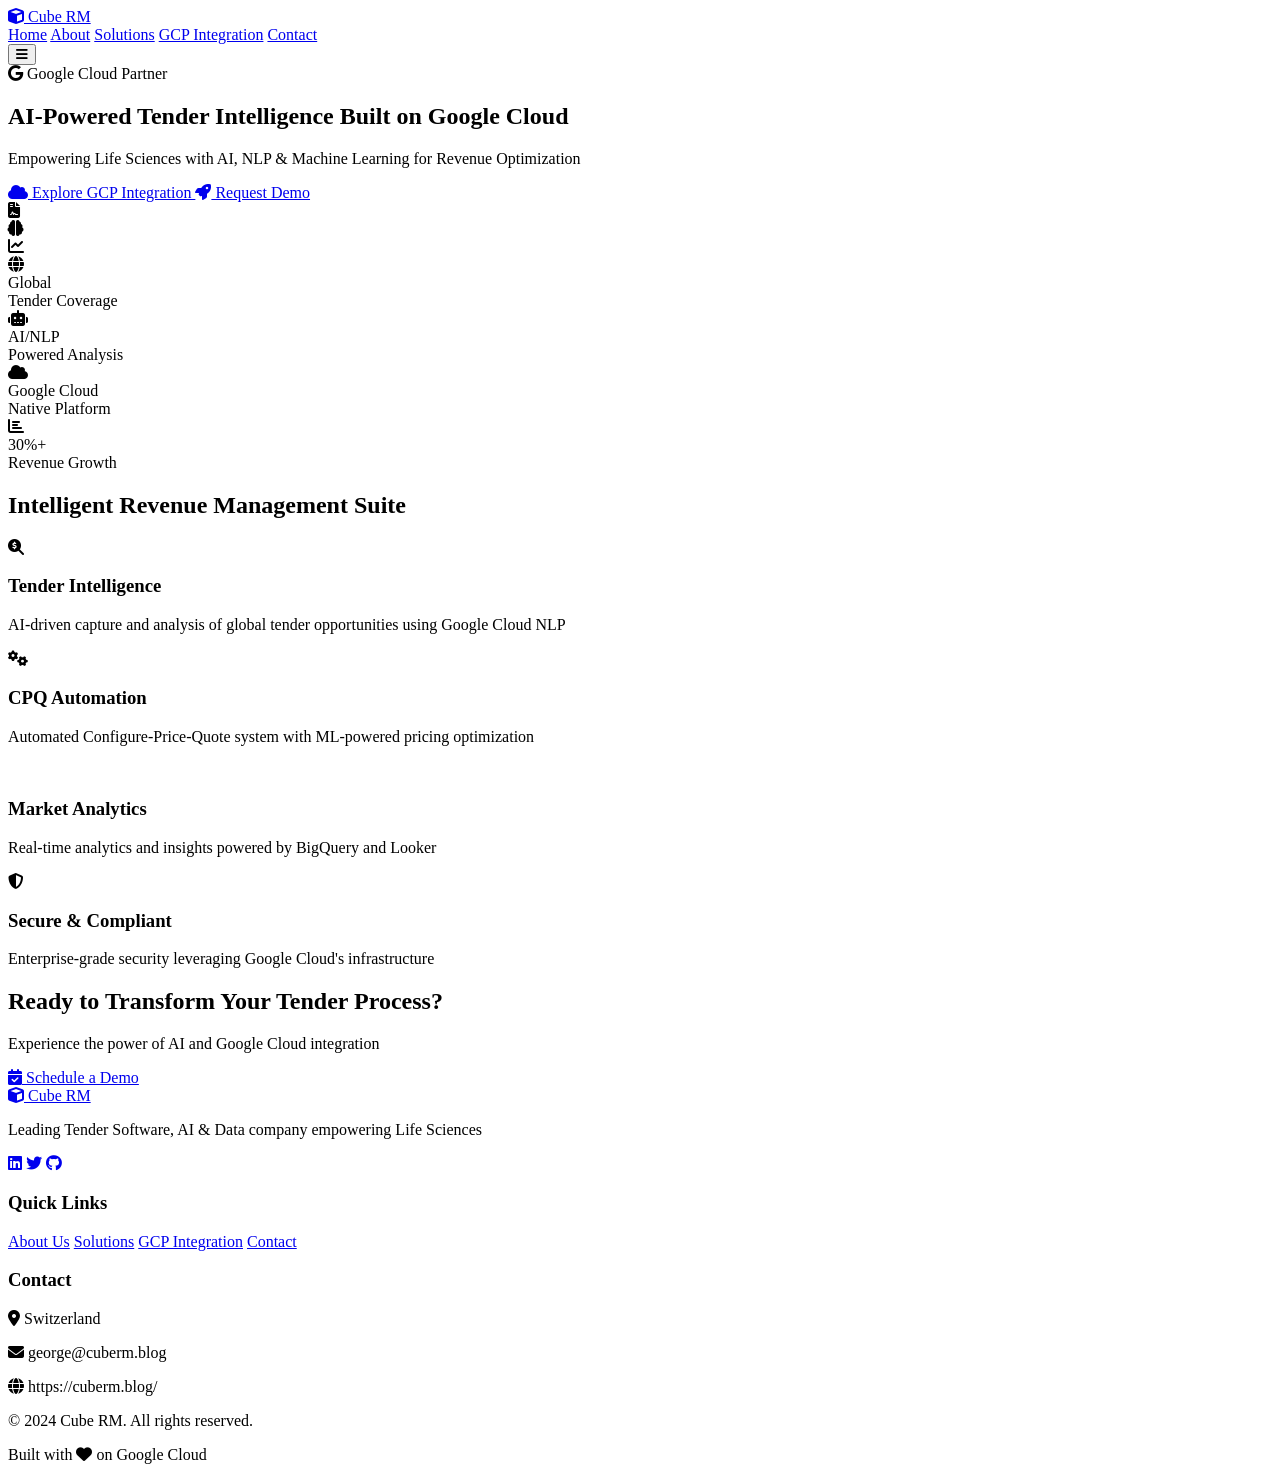
==== index.html @ 3d24e2fc "Create index.html" ====
<!DOCTYPE html>
<html lang="en">
<head>
    <meta charset="UTF-8">
    <meta name="viewport" content="width=device-width, initial-scale=1.0">
    <title>Cube RM | AI-Powered Tender Intelligence on Google Cloud</title>
    <link rel="stylesheet" href="css/style.css">
    <link rel="stylesheet" href="https://cdnjs.cloudflare.com/ajax/libs/font-awesome/6.4.0/css/all.min.css">
    <link href="https://fonts.googleapis.com/css2?family=Inter:wght@300;400;500;600;700&family=Roboto+Mono:wght@300;400;500&display=swap" rel="stylesheet">
</head>
<body>
    <!-- Navigation -->
    <nav class="navbar">
        <div class="nav-container">
            <a href="index.html" class="logo">
                <i class="fas fa-cube"></i>
                <span>Cube RM</span>
            </a>
            <div class="nav-menu">
                <a href="index.html" class="nav-link active">Home</a>
                <a href="about.html" class="nav-link">About</a>
                <a href="solutions.html" class="nav-link">Solutions</a>
                <a href="gcp-integration.html" class="nav-link highlight">GCP Integration</a>
                <a href="contact.html" class="nav-link">Contact</a>
            </div>
            <button class="mobile-menu-btn">
                <i class="fas fa-bars"></i>
            </button>
        </div>
    </nav>

    <!-- Hero Section -->
    <section class="hero">
        <div class="hero-content">
            <div class="hero-badge">
                <span class="gcp-badge">
                    <i class="fab fa-google"></i>
                    Google Cloud Partner
                </span>
            </div>
            <h1 class="hero-title">
                AI-Powered Tender Intelligence
                <span class="gradient-text">Built on Google Cloud</span>
            </h1>
            <p class="hero-subtitle">
                Empowering Life Sciences with AI, NLP & Machine Learning for Revenue Optimization
            </p>
            <div class="hero-actions">
                <a href="gcp-integration.html" class="btn-primary">
                    <i class="fas fa-cloud"></i>
                    Explore GCP Integration
                </a>
                <a href="contact.html" class="btn-secondary">
                    <i class="fas fa-rocket"></i>
                    Request Demo
                </a>
            </div>
        </div>
        <div class="hero-visual">
            <div class="ai-visualization">
                <div class="data-node" style="top: 20%; left: 30%;">
                    <i class="fas fa-file-contract"></i>
                </div>
                <div class="data-node" style="top: 40%; right: 25%;">
                    <i class="fas fa-brain"></i>
                </div>
                <div class="data-node" style="bottom: 30%; left: 40%;">
                    <i class="fas fa-chart-line"></i>
                </div>
                <div class="connection-line"></div>
            </div>
        </div>
    </section>

    <!-- Key Stats -->
    <section class="stats-section">
        <div class="container">
            <div class="stats-grid">
                <div class="stat-card">
                    <div class="stat-icon">
                        <i class="fas fa-globe"></i>
                    </div>
                    <div class="stat-value">Global</div>
                    <div class="stat-label">Tender Coverage</div>
                </div>
                <div class="stat-card">
                    <div class="stat-icon">
                        <i class="fas fa-robot"></i>
                    </div>
                    <div class="stat-value">AI/NLP</div>
                    <div class="stat-label">Powered Analysis</div>
                </div>
                <div class="stat-card">
                    <div class="stat-icon">
                        <i class="fas fa-cloud"></i>
                    </div>
                    <div class="stat-value">Google Cloud</div>
                    <div class="stat-label">Native Platform</div>
                </div>
                <div class="stat-card">
                    <div class="stat-icon">
                        <i class="fas fa-chart-bar"></i>
                    </div>
                    <div class="stat-value">30%+</div>
                    <div class="stat-label">Revenue Growth</div>
                </div>
            </div>
        </div>
    </section>

    <!-- Features -->
    <section class="features">
        <div class="container">
            <h2 class="section-title">Intelligent Revenue Management Suite</h2>
            <div class="features-grid">
                <div class="feature-card">
                    <div class="feature-icon">
                        <i class="fas fa-search-dollar"></i>
                    </div>
                    <h3>Tender Intelligence</h3>
                    <p>AI-driven capture and analysis of global tender opportunities using Google Cloud NLP</p>
                </div>
                <div class="feature-card">
                    <div class="feature-icon">
                        <i class="fas fa-cogs"></i>
                    </div>
                    <h3>CPQ Automation</h3>
                    <p>Automated Configure-Price-Quote system with ML-powered pricing optimization</p>
                </div>
                <div class="feature-card">
                    <div class="feature-icon">
                        <i class="fas fa-chart-network"></i>
                    </div>
                    <h3>Market Analytics</h3>
                    <p>Real-time analytics and insights powered by BigQuery and Looker</p>
                </div>
                <div class="feature-card">
                    <div class="feature-icon">
                        <i class="fas fa-shield-alt"></i>
                    </div>
                    <h3>Secure & Compliant</h3>
                    <p>Enterprise-grade security leveraging Google Cloud's infrastructure</p>
                </div>
            </div>
        </div>
    </section>

    <!-- CTA -->
    <section class="cta">
        <div class="container">
            <h2>Ready to Transform Your Tender Process?</h2>
            <p>Experience the power of AI and Google Cloud integration</p>
            <a href="contact.html" class="btn-primary">
                <i class="fas fa-calendar-check"></i>
                Schedule a Demo
            </a>
        </div>
    </section>

    <!-- Footer -->
    <footer>
        <div class="container">
            <div class="footer-content">
                <div class="footer-brand">
                    <a href="index.html" class="logo">
                        <i class="fas fa-cube"></i>
                        <span>Cube RM</span>
                    </a>
                    <p>Leading Tender Software, AI & Data company empowering Life Sciences</p>
                    <div class="social-links">
                        <a href="#"><i class="fab fa-linkedin"></i></a>
                        <a href="#"><i class="fab fa-twitter"></i></a>
                        <a href="#"><i class="fab fa-github"></i></a>
                    </div>
                </div>
                <div class="footer-links">
                    <h3>Quick Links</h3>
                    <a href="about.html">About Us</a>
                    <a href="solutions.html">Solutions</a>
                    <a href="gcp-integration.html">GCP Integration</a>
                    <a href="contact.html">Contact</a>
                </div>
                <div class="footer-contact">
                    <h3>Contact</h3>
                    <p><i class="fas fa-map-marker-alt"></i> Switzerland</p>
                    <p><i class="fas fa-envelope"></i> george@cuberm.blog</p>
                    <p><i class="fas fa-globe"></i> https://cuberm.blog/</p>
                </div>
            </div>
            <div class="footer-bottom">
                <p>&copy; 2024 Cube RM. All rights reserved.</p>
                <p>Built with <i class="fas fa-heart"></i> on Google Cloud</p>
            </div>
        </div>
    </footer>

    <script src="js/main.js"></script>
</body>
</html>
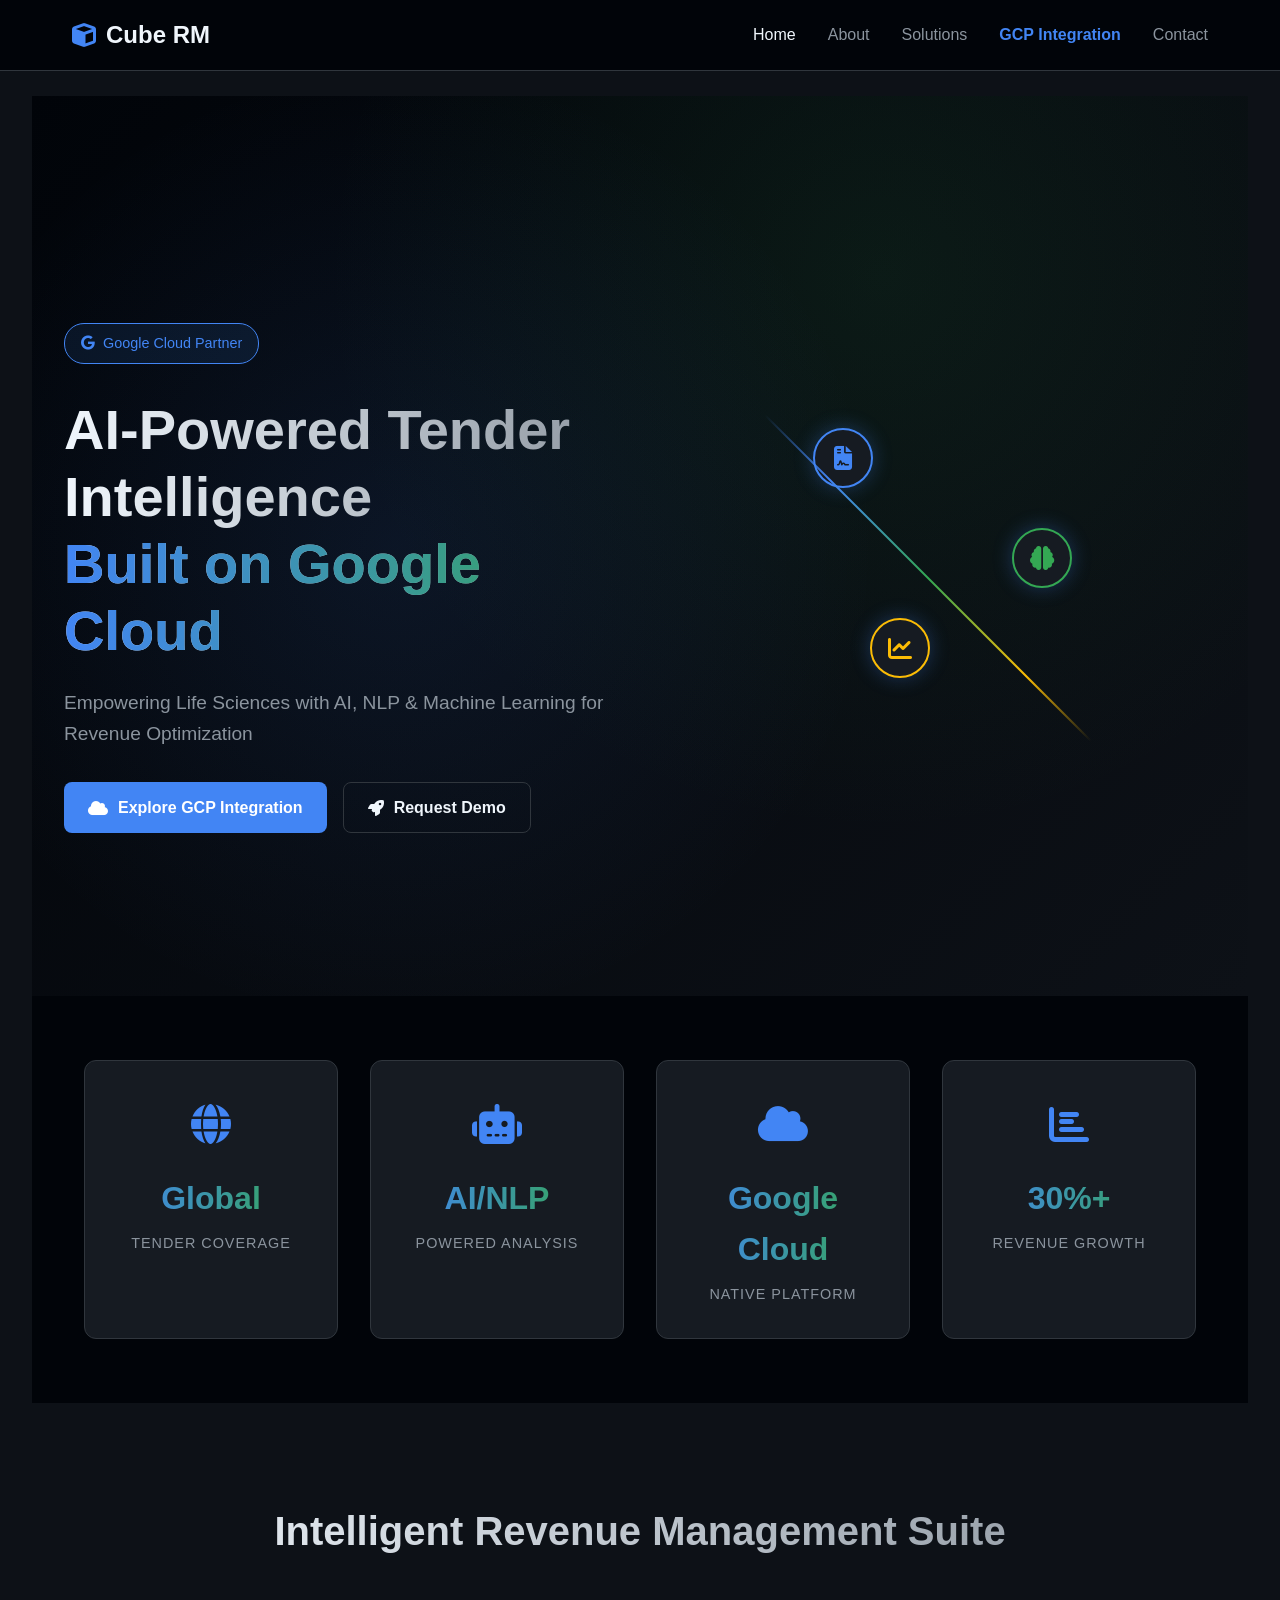
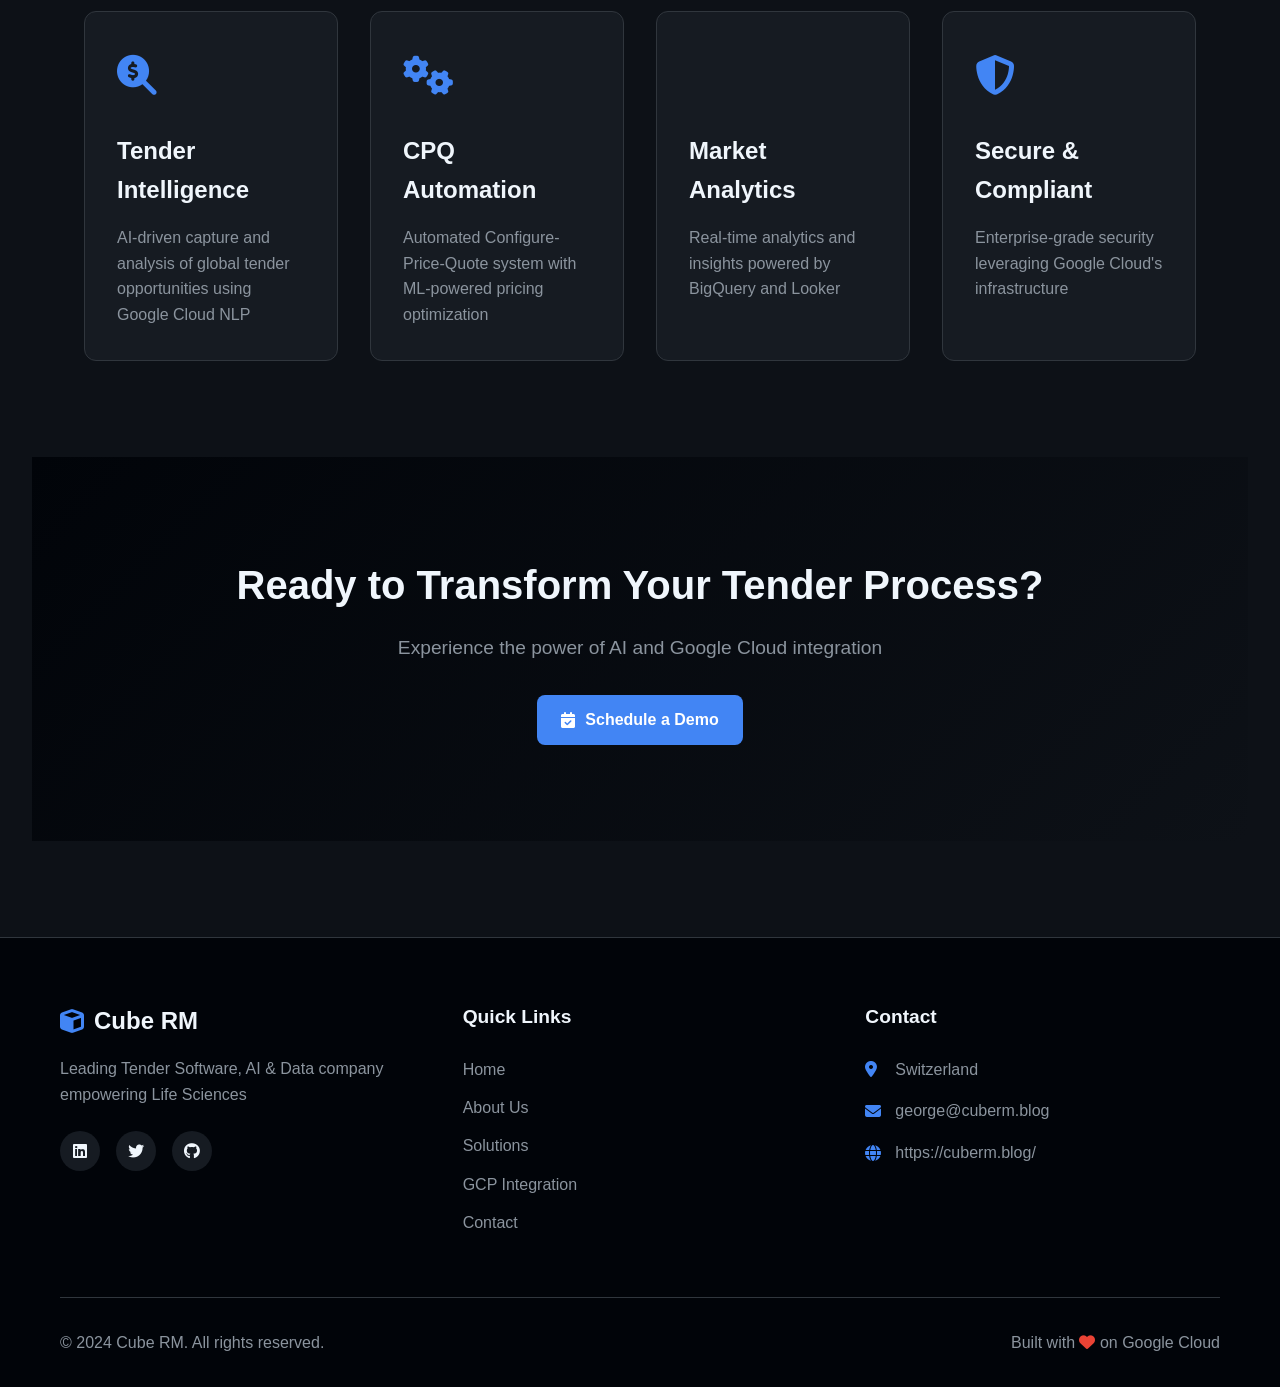
==== commit f9a1392e: "Create index.html" ====
--- a/index.html
+++ b/index.html
@@ -4,24 +4,931 @@
     <meta charset="UTF-8">
     <meta name="viewport" content="width=device-width, initial-scale=1.0">
     <title>Cube RM | AI-Powered Tender Intelligence on Google Cloud</title>
-    <link rel="stylesheet" href="css/style.css">
     <link rel="stylesheet" href="https://cdnjs.cloudflare.com/ajax/libs/font-awesome/6.4.0/css/all.min.css">
     <link href="https://fonts.googleapis.com/css2?family=Inter:wght@300;400;500;600;700&family=Roboto+Mono:wght@300;400;500&display=swap" rel="stylesheet">
+    
+    <style>
+        /* Reset and Base Styles */
+        * {
+            margin: 0;
+            padding: 0;
+            box-sizing: border-box;
+        }
+
+        :root {
+            --primary: #4285f4;
+            --primary-dark: #3367d6;
+            --secondary: #34a853;
+            --accent: #ea4335;
+            --warning: #fbbc05;
+            --dark-bg: #0d1117;
+            --darker-bg: #010409;
+            --card-bg: #161b22;
+            --border-color: #30363d;
+            --text-primary: #f0f6fc;
+            --text-secondary: #8b949e;
+            --gradient-start: #4285f4;
+            --gradient-end: #34a853;
+        }
+
+        body {
+            font-family: 'Inter', sans-serif;
+            background: var(--dark-bg);
+            color: var(--text-primary);
+            line-height: 1.6;
+            overflow-x: hidden;
+        }
+
+        .container {
+            max-width: 1200px;
+            margin: 0 auto;
+            padding: 0 20px;
+        }
+
+        /* Navigation */
+        .navbar {
+            background: var(--darker-bg);
+            border-bottom: 1px solid var(--border-color);
+            position: fixed;
+            width: 100%;
+            top: 0;
+            z-index: 1000;
+            backdrop-filter: blur(10px);
+        }
+
+        .nav-container {
+            max-width: 1200px;
+            margin: 0 auto;
+            padding: 1rem 2rem;
+            display: flex;
+            justify-content: space-between;
+            align-items: center;
+        }
+
+        .logo {
+            display: flex;
+            align-items: center;
+            gap: 10px;
+            font-size: 1.5rem;
+            font-weight: 700;
+            color: var(--text-primary);
+            text-decoration: none;
+        }
+
+        .logo i {
+            color: var(--primary);
+        }
+
+        .nav-menu {
+            display: flex;
+            gap: 2rem;
+        }
+
+        .nav-link {
+            color: var(--text-secondary);
+            text-decoration: none;
+            font-weight: 500;
+            transition: color 0.3s;
+            position: relative;
+            cursor: pointer;
+        }
+
+        .nav-link:hover,
+        .nav-link.active {
+            color: var(--text-primary);
+        }
+
+        .nav-link.highlight {
+            color: var(--primary);
+            font-weight: 600;
+        }
+
+        .mobile-menu-btn {
+            display: none;
+            background: none;
+            border: none;
+            color: var(--text-primary);
+            font-size: 1.5rem;
+            cursor: pointer;
+        }
+
+        /* Hero Section */
+        .hero {
+            min-height: 100vh;
+            display: grid;
+            grid-template-columns: 1fr 1fr;
+            align-items: center;
+            padding: 6rem 2rem 2rem;
+            background: linear-gradient(135deg, var(--darker-bg) 0%, var(--dark-bg) 100%);
+            position: relative;
+            overflow: hidden;
+        }
+
+        .hero::before {
+            content: '';
+            position: absolute;
+            top: 0;
+            left: 0;
+            right: 0;
+            bottom: 0;
+            background: radial-gradient(circle at 30% 50%, rgba(66, 133, 244, 0.1) 0%, transparent 50%),
+                        radial-gradient(circle at 70% 20%, rgba(52, 168, 83, 0.1) 0%, transparent 50%);
+        }
+
+        .hero-content {
+            z-index: 1;
+        }
+
+        .hero-badge {
+            margin-bottom: 2rem;
+        }
+
+        .gcp-badge {
+            display: inline-flex;
+            align-items: center;
+            gap: 8px;
+            background: rgba(66, 133, 244, 0.1);
+            border: 1px solid var(--primary);
+            color: var(--primary);
+            padding: 8px 16px;
+            border-radius: 20px;
+            font-size: 0.9rem;
+            font-weight: 500;
+        }
+
+        .hero-title {
+            font-size: 3.5rem;
+            line-height: 1.2;
+            margin-bottom: 1.5rem;
+            background: linear-gradient(90deg, var(--text-primary) 0%, var(--text-secondary) 100%);
+            -webkit-background-clip: text;
+            -webkit-text-fill-color: transparent;
+        }
+
+        .gradient-text {
+            background: linear-gradient(90deg, var(--gradient-start) 0%, var(--gradient-end) 100%);
+            -webkit-background-clip: text;
+            -webkit-text-fill-color: transparent;
+            display: block;
+        }
+
+        .hero-subtitle {
+            font-size: 1.2rem;
+            color: var(--text-secondary);
+            margin-bottom: 2rem;
+            max-width: 600px;
+        }
+
+        .hero-actions {
+            display: flex;
+            gap: 1rem;
+            margin-top: 2rem;
+        }
+
+        .btn-primary, .btn-secondary {
+            display: inline-flex;
+            align-items: center;
+            gap: 10px;
+            padding: 12px 24px;
+            border-radius: 8px;
+            font-weight: 600;
+            text-decoration: none;
+            transition: all 0.3s;
+            border: none;
+            cursor: pointer;
+            font-size: 1rem;
+        }
+
+        .btn-primary {
+            background: var(--primary);
+            color: white;
+        }
+
+        .btn-primary:hover {
+            background: var(--primary-dark);
+            transform: translateY(-2px);
+            box-shadow: 0 10px 20px rgba(66, 133, 244, 0.3);
+        }
+
+        .btn-secondary {
+            background: transparent;
+            color: var(--text-primary);
+            border: 1px solid var(--border-color);
+        }
+
+        .btn-secondary:hover {
+            background: rgba(255, 255, 255, 0.05);
+            border-color: var(--text-secondary);
+            transform: translateY(-2px);
+        }
+
+        .hero-visual {
+            position: relative;
+            height: 500px;
+        }
+
+        .ai-visualization {
+            position: relative;
+            width: 100%;
+            height: 100%;
+        }
+
+        .data-node {
+            position: absolute;
+            width: 60px;
+            height: 60px;
+            background: var(--card-bg);
+            border-radius: 50%;
+            display: flex;
+            align-items: center;
+            justify-content: center;
+            font-size: 1.5rem;
+            color: var(--primary);
+            border: 2px solid var(--primary);
+            animation: pulse 2s infinite;
+            box-shadow: 0 0 20px rgba(66, 133, 244, 0.3);
+        }
+
+        .data-node:nth-child(2) {
+            color: var(--secondary);
+            border-color: var(--secondary);
+        }
+
+        .data-node:nth-child(3) {
+            color: var(--warning);
+            border-color: var(--warning);
+        }
+
+        .connection-line {
+            position: absolute;
+            top: 50%;
+            left: 50%;
+            width: 80%;
+            height: 2px;
+            background: linear-gradient(90deg, 
+                transparent, 
+                var(--primary) 20%, 
+                var(--secondary) 50%, 
+                var(--warning) 80%, 
+                transparent
+            );
+            transform: translate(-50%, -50%) rotate(45deg);
+            animation: rotate 20s linear infinite;
+        }
+
+        /* Page Sections */
+        .page-section {
+            display: none;
+            opacity: 0;
+            transition: opacity 0.5s ease;
+            padding: 6rem 2rem;
+            min-height: 80vh;
+        }
+
+        .page-section.active {
+            display: block;
+            opacity: 1;
+        }
+
+        /* Home Content */
+        #home {
+            display: block;
+            opacity: 1;
+        }
+
+        /* Stats Section */
+        .stats-section {
+            padding: 4rem 2rem;
+            background: var(--darker-bg);
+        }
+
+        .stats-grid {
+            display: grid;
+            grid-template-columns: repeat(auto-fit, minmax(200px, 1fr));
+            gap: 2rem;
+        }
+
+        .stat-card {
+            background: var(--card-bg);
+            padding: 2rem;
+            border-radius: 12px;
+            text-align: center;
+            border: 1px solid var(--border-color);
+            transition: transform 0.3s;
+        }
+
+        .stat-card:hover {
+            transform: translateY(-5px);
+            border-color: var(--primary);
+        }
+
+        .stat-icon {
+            font-size: 2.5rem;
+            color: var(--primary);
+            margin-bottom: 1rem;
+        }
+
+        .stat-value {
+            font-size: 2rem;
+            font-weight: 700;
+            margin-bottom: 0.5rem;
+            background: linear-gradient(90deg, var(--gradient-start), var(--gradient-end));
+            -webkit-background-clip: text;
+            -webkit-text-fill-color: transparent;
+        }
+
+        .stat-label {
+            color: var(--text-secondary);
+            font-size: 0.9rem;
+            text-transform: uppercase;
+            letter-spacing: 1px;
+        }
+
+        /* Features */
+        .features {
+            padding: 6rem 2rem;
+        }
+
+        .section-title {
+            text-align: center;
+            font-size: 2.5rem;
+            margin-bottom: 3rem;
+            background: linear-gradient(90deg, var(--text-primary), var(--text-secondary));
+            -webkit-background-clip: text;
+            -webkit-text-fill-color: transparent;
+        }
+
+        .features-grid {
+            display: grid;
+            grid-template-columns: repeat(auto-fit, minmax(250px, 1fr));
+            gap: 2rem;
+        }
+
+        .feature-card {
+            background: var(--card-bg);
+            padding: 2rem;
+            border-radius: 12px;
+            border: 1px solid var(--border-color);
+            transition: all 0.3s;
+        }
+
+        .feature-card:hover {
+            transform: translateY(-5px);
+            border-color: var(--primary);
+            box-shadow: 0 10px 30px rgba(66, 133, 244, 0.1);
+        }
+
+        .feature-icon {
+            font-size: 2.5rem;
+            color: var(--primary);
+            margin-bottom: 1.5rem;
+        }
+
+        .feature-card h3 {
+            font-size: 1.5rem;
+            margin-bottom: 1rem;
+            color: var(--text-primary);
+        }
+
+        .feature-card p {
+            color: var(--text-secondary);
+            line-height: 1.6;
+        }
+
+        /* GCP Integration Styles */
+        .gcp-hero {
+            padding: 8rem 2rem 4rem;
+            background: linear-gradient(135deg, #0d1117 0%, #1a1f2e 100%);
+            text-align: center;
+        }
+
+        .gcp-banner {
+            max-width: 800px;
+            margin: 0 auto;
+        }
+
+        .gcp-logo {
+            width: 200px;
+            height: auto;
+            margin-bottom: 2rem;
+        }
+
+        .architecture {
+            padding: 4rem 2rem;
+        }
+
+        .architecture-diagram {
+            background: var(--darker-bg);
+            border-radius: 20px;
+            padding: 3rem;
+            margin-top: 2rem;
+            border: 1px solid var(--border-color);
+        }
+
+        .layer {
+            margin-bottom: 3rem;
+            padding-bottom: 2rem;
+            border-bottom: 1px solid var(--border-color);
+        }
+
+        .layer:last-child {
+            border-bottom: none;
+            margin-bottom: 0;
+        }
+
+        .layer h3 {
+            color: var(--primary);
+            margin-bottom: 1.5rem;
+            font-size: 1.3rem;
+        }
+
+        .services {
+            display: grid;
+            grid-template-columns: repeat(auto-fit, minmax(200px, 1fr));
+            gap: 1.5rem;
+        }
+
+        .service-card {
+            background: var(--card-bg);
+            padding: 1.5rem;
+            border-radius: 12px;
+            border: 1px solid var(--border-color);
+            transition: all 0.3s;
+        }
+
+        .service-card:hover {
+            transform: translateY(-5px);
+            border-color: var(--primary);
+            box-shadow: 0 5px 15px rgba(66, 133, 244, 0.1);
+        }
+
+        .service-card.gcp {
+            border-left: 4px solid var(--primary);
+        }
+
+        .service-card.gcp.highlight {
+            border-color: var(--warning);
+            box-shadow: 0 0 20px rgba(251, 188, 5, 0.2);
+        }
+
+        .service-card i {
+            font-size: 2rem;
+            color: var(--primary);
+            margin-bottom: 1rem;
+        }
+
+        .service-card h4 {
+            color: var(--text-primary);
+            margin-bottom: 0.5rem;
+        }
+
+        .service-card p {
+            color: var(--text-secondary);
+            font-size: 0.9rem;
+        }
+
+        .benefits {
+            padding: 6rem 2rem;
+            background: var(--darker-bg);
+        }
+
+        .benefits-grid {
+            display: grid;
+            grid-template-columns: repeat(auto-fit, minmax(250px, 1fr));
+            gap: 2rem;
+            margin-top: 3rem;
+        }
+
+        .benefit-card {
+            background: var(--card-bg);
+            padding: 2rem;
+            border-radius: 12px;
+            border: 1px solid var(--border-color);
+            transition: transform 0.3s;
+        }
+
+        .benefit-card:hover {
+            transform: translateY(-5px);
+            border-color: var(--primary);
+        }
+
+        .benefit-icon {
+            font-size: 2.5rem;
+            color: var(--secondary);
+            margin-bottom: 1.5rem;
+        }
+
+        .technical-details {
+            padding: 6rem 2rem;
+        }
+
+        .tech-grid {
+            display: grid;
+            grid-template-columns: repeat(auto-fit, minmax(300px, 1fr));
+            gap: 2rem;
+            margin-top: 3rem;
+        }
+
+        .tech-card {
+            background: var(--darker-bg);
+            padding: 2rem;
+            border-radius: 12px;
+            border: 1px solid var(--border-color);
+        }
+
+        .tech-card h3 {
+            color: var(--primary);
+            margin-bottom: 1rem;
+            display: flex;
+            align-items: center;
+            gap: 10px;
+        }
+
+        .tech-card p, .tech-card ul {
+            color: var(--text-secondary);
+            margin-bottom: 1.5rem;
+        }
+
+        .tech-card ul {
+            list-style: none;
+            padding-left: 0;
+        }
+
+        .tech-card li {
+            margin-bottom: 0.5rem;
+            padding-left: 1.5rem;
+            position: relative;
+        }
+
+        .tech-card li:before {
+            content: "▸";
+            color: var(--primary);
+            position: absolute;
+            left: 0;
+        }
+
+        pre {
+            background: #1e1e1e;
+            padding: 1rem;
+            border-radius: 8px;
+            overflow-x: auto;
+            font-family: 'Roboto Mono', monospace;
+            font-size: 0.9rem;
+            border: 1px solid var(--border-color);
+        }
+
+        code {
+            color: #569cd6;
+        }
+
+        /* About Page Styles */
+        .about-hero {
+            padding: 8rem 2rem 4rem;
+            text-align: center;
+        }
+
+        .company-info {
+            padding: 4rem 2rem;
+        }
+
+        .info-grid {
+            display: grid;
+            grid-template-columns: repeat(auto-fit, minmax(300px, 1fr));
+            gap: 3rem;
+            margin-top: 3rem;
+        }
+
+        .info-card {
+            background: var(--card-bg);
+            padding: 2rem;
+            border-radius: 12px;
+            border: 1px solid var(--border-color);
+        }
+
+        .info-card h3 {
+            color: var(--primary);
+            margin-bottom: 1rem;
+            display: flex;
+            align-items: center;
+            gap: 10px;
+        }
+
+        /* Solutions Page Styles */
+        .solutions-hero {
+            padding: 8rem 2rem 4rem;
+            text-align: center;
+        }
+
+        .solutions-grid {
+            display: grid;
+            grid-template-columns: repeat(auto-fit, minmax(300px, 1fr));
+            gap: 2rem;
+            margin-top: 3rem;
+        }
+
+        .solution-card {
+            background: var(--card-bg);
+            padding: 2rem;
+            border-radius: 12px;
+            border: 1px solid var(--border-color);
+            transition: all 0.3s;
+        }
+
+        .solution-card:hover {
+            transform: translateY(-5px);
+            border-color: var(--primary);
+        }
+
+        .solution-icon {
+            font-size: 3rem;
+            color: var(--primary);
+            margin-bottom: 1.5rem;
+        }
+
+        /* Contact Page Styles */
+        .contact-hero {
+            padding: 8rem 2rem 4rem;
+            text-align: center;
+        }
+
+        .contact-grid {
+            display: grid;
+            grid-template-columns: repeat(auto-fit, minmax(300px, 1fr));
+            gap: 3rem;
+            margin-top: 3rem;
+        }
+
+        .contact-form {
+            background: var(--card-bg);
+            padding: 2rem;
+            border-radius: 12px;
+            border: 1px solid var(--border-color);
+        }
+
+        .form-group {
+            margin-bottom: 1.5rem;
+        }
+
+        .form-group label {
+            display: block;
+            margin-bottom: 0.5rem;
+            color: var(--text-primary);
+        }
+
+        .form-group input,
+        .form-group textarea {
+            width: 100%;
+            padding: 12px;
+            background: var(--darker-bg);
+            border: 1px solid var(--border-color);
+            border-radius: 8px;
+            color: var(--text-primary);
+            font-family: 'Inter', sans-serif;
+        }
+
+        .form-group textarea {
+            min-height: 150px;
+            resize: vertical;
+        }
+
+        .contact-info {
+            background: var(--card-bg);
+            padding: 2rem;
+            border-radius: 12px;
+            border: 1px solid var(--border-color);
+        }
+
+        .contact-item {
+            margin-bottom: 1.5rem;
+            display: flex;
+            align-items: flex-start;
+            gap: 15px;
+        }
+
+        .contact-item i {
+            color: var(--primary);
+            margin-top: 3px;
+        }
+
+        /* CTA */
+        .cta {
+            padding: 6rem 2rem;
+            text-align: center;
+            background: linear-gradient(135deg, var(--darker-bg) 0%, var(--dark-bg) 100%);
+        }
+
+        .cta h2 {
+            font-size: 2.5rem;
+            margin-bottom: 1rem;
+        }
+
+        .cta p {
+            color: var(--text-secondary);
+            margin-bottom: 2rem;
+            font-size: 1.2rem;
+        }
+
+        /* Footer */
+        footer {
+            background: var(--darker-bg);
+            border-top: 1px solid var(--border-color);
+            padding: 4rem 2rem 2rem;
+        }
+
+        .footer-content {
+            display: grid;
+            grid-template-columns: repeat(auto-fit, minmax(250px, 1fr));
+            gap: 3rem;
+            margin-bottom: 3rem;
+        }
+
+        .footer-brand p {
+            color: var(--text-secondary);
+            margin: 1rem 0;
+        }
+
+        .social-links {
+            display: flex;
+            gap: 1rem;
+            margin-top: 1.5rem;
+        }
+
+        .social-links a {
+            display: inline-flex;
+            align-items: center;
+            justify-content: center;
+            width: 40px;
+            height: 40px;
+            background: var(--card-bg);
+            border-radius: 50%;
+            color: var(--text-primary);
+            text-decoration: none;
+            transition: all 0.3s;
+        }
+
+        .social-links a:hover {
+            background: var(--primary);
+            transform: translateY(-3px);
+        }
+
+        .footer-links h3,
+        .footer-contact h3 {
+            color: var(--text-primary);
+            margin-bottom: 1.5rem;
+            font-size: 1.2rem;
+        }
+
+        .footer-links a {
+            display: block;
+            color: var(--text-secondary);
+            text-decoration: none;
+            margin-bottom: 0.8rem;
+            transition: color 0.3s;
+            cursor: pointer;
+        }
+
+        .footer-links a:hover {
+            color: var(--primary);
+        }
+
+        .footer-contact p {
+            color: var(--text-secondary);
+            margin-bottom: 1rem;
+            display: flex;
+            align-items: center;
+            gap: 10px;
+        }
+
+        .footer-contact i {
+            color: var(--primary);
+            width: 20px;
+        }
+
+        .footer-bottom {
+            border-top: 1px solid var(--border-color);
+            padding-top: 2rem;
+            text-align: center;
+            color: var(--text-secondary);
+            display: flex;
+            justify-content: space-between;
+            align-items: center;
+        }
+
+        .footer-bottom i {
+            color: var(--accent);
+        }
+
+        /* Animations */
+        @keyframes pulse {
+            0%, 100% {
+                box-shadow: 0 0 20px rgba(66, 133, 244, 0.3);
+            }
+            50% {
+                box-shadow: 0 0 40px rgba(66, 133, 244, 0.6);
+            }
+        }
+
+        @keyframes rotate {
+            from {
+                transform: translate(-50%, -50%) rotate(0deg);
+            }
+            to {
+                transform: translate(-50%, -50%) rotate(360deg);
+            }
+        }
+
+        /* Responsive Design */
+        @media (max-width: 768px) {
+            .hero {
+                grid-template-columns: 1fr;
+                text-align: center;
+                padding-top: 8rem;
+            }
+            
+            .hero-title {
+                font-size: 2.5rem;
+            }
+            
+            .hero-actions {
+                justify-content: center;
+                flex-wrap: wrap;
+            }
+            
+            .nav-menu {
+                display: none;
+            }
+            
+            .mobile-menu-btn {
+                display: block;
+            }
+            
+            .footer-bottom {
+                flex-direction: column;
+                gap: 1rem;
+            }
+
+            .gcp-hero {
+                padding: 6rem 1rem 3rem;
+            }
+            
+            .gcp-logo {
+                width: 150px;
+            }
+            
+            .architecture-diagram {
+                padding: 1.5rem;
+            }
+            
+            .services {
+                grid-template-columns: 1fr;
+            }
+            
+            .tech-grid {
+                grid-template-columns: 1fr;
+            }
+        }
+
+        @media (max-width: 480px) {
+            .hero-title {
+                font-size: 2rem;
+            }
+            
+            .features-grid {
+                grid-template-columns: 1fr;
+            }
+            
+            .stats-grid {
+                grid-template-columns: 1fr;
+            }
+            
+            .gcp-hero h1 {
+                font-size: 1.8rem;
+            }
+            
+            .layer h3 {
+                font-size: 1.1rem;
+            }
+            
+            .service-card {
+                padding: 1rem;
+            }
+        }
+    </style>
 </head>
 <body>
     <!-- Navigation -->
     <nav class="navbar">
         <div class="nav-container">
-            <a href="index.html" class="logo">
+            <a href="#home" class="logo" onclick="showSection('home')">
                 <i class="fas fa-cube"></i>
                 <span>Cube RM</span>
             </a>
             <div class="nav-menu">
-                <a href="index.html" class="nav-link active">Home</a>
-                <a href="about.html" class="nav-link">About</a>
-                <a href="solutions.html" class="nav-link">Solutions</a>
-                <a href="gcp-integration.html" class="nav-link highlight">GCP Integration</a>
-                <a href="contact.html" class="nav-link">Contact</a>
+                <a href="#home" class="nav-link active" onclick="showSection('home')">Home</a>
+                <a href="#about" class="nav-link" onclick="showSection('about')">About</a>
+                <a href="#solutions" class="nav-link" onclick="showSection('solutions')">Solutions</a>
+                <a href="#gcp" class="nav-link highlight" onclick="showSection('gcp')">GCP Integration</a>
+                <a href="#contact" class="nav-link" onclick="showSection('contact')">Contact</a>
             </div>
             <button class="mobile-menu-btn">
                 <i class="fas fa-bars"></i>
@@ -29,131 +936,602 @@
         </div>
     </nav>
 
-    <!-- Hero Section -->
-    <section class="hero">
-        <div class="hero-content">
-            <div class="hero-badge">
-                <span class="gcp-badge">
-                    <i class="fab fa-google"></i>
-                    Google Cloud Partner
-                </span>
-            </div>
-            <h1 class="hero-title">
-                AI-Powered Tender Intelligence
-                <span class="gradient-text">Built on Google Cloud</span>
-            </h1>
-            <p class="hero-subtitle">
-                Empowering Life Sciences with AI, NLP & Machine Learning for Revenue Optimization
-            </p>
-            <div class="hero-actions">
-                <a href="gcp-integration.html" class="btn-primary">
-                    <i class="fas fa-cloud"></i>
-                    Explore GCP Integration
+    <!-- Home Section -->
+    <section id="home" class="page-section active">
+        <!-- Hero Section -->
+        <div class="hero">
+            <div class="hero-content">
+                <div class="hero-badge">
+                    <span class="gcp-badge">
+                        <i class="fab fa-google"></i>
+                        Google Cloud Partner
+                    </span>
+                </div>
+                <h1 class="hero-title">
+                    AI-Powered Tender Intelligence
+                    <span class="gradient-text">Built on Google Cloud</span>
+                </h1>
+                <p class="hero-subtitle">
+                    Empowering Life Sciences with AI, NLP & Machine Learning for Revenue Optimization
+                </p>
+                <div class="hero-actions">
+                    <a href="#gcp" class="btn-primary" onclick="showSection('gcp')">
+                        <i class="fas fa-cloud"></i>
+                        Explore GCP Integration
+                    </a>
+                    <a href="#contact" class="btn-secondary" onclick="showSection('contact')">
+                        <i class="fas fa-rocket"></i>
+                        Request Demo
+                    </a>
+                </div>
+            </div>
+            <div class="hero-visual">
+                <div class="ai-visualization">
+                    <div class="data-node" style="top: 20%; left: 30%;">
+                        <i class="fas fa-file-contract"></i>
+                    </div>
+                    <div class="data-node" style="top: 40%; right: 25%;">
+                        <i class="fas fa-brain"></i>
+                    </div>
+                    <div class="data-node" style="bottom: 30%; left: 40%;">
+                        <i class="fas fa-chart-line"></i>
+                    </div>
+                    <div class="connection-line"></div>
+                </div>
+            </div>
+        </div>
+
+        <!-- Key Stats -->
+        <div class="stats-section">
+            <div class="container">
+                <div class="stats-grid">
+                    <div class="stat-card">
+                        <div class="stat-icon">
+                            <i class="fas fa-globe"></i>
+                        </div>
+                        <div class="stat-value">Global</div>
+                        <div class="stat-label">Tender Coverage</div>
+                    </div>
+                    <div class="stat-card">
+                        <div class="stat-icon">
+                            <i class="fas fa-robot"></i>
+                        </div>
+                        <div class="stat-value">AI/NLP</div>
+                        <div class="stat-label">Powered Analysis</div>
+                    </div>
+                    <div class="stat-card">
+                        <div class="stat-icon">
+                            <i class="fas fa-cloud"></i>
+                        </div>
+                        <div class="stat-value">Google Cloud</div>
+                        <div class="stat-label">Native Platform</div>
+                    </div>
+                    <div class="stat-card">
+                        <div class="stat-icon">
+                            <i class="fas fa-chart-bar"></i>
+                        </div>
+                        <div class="stat-value">30%+</div>
+                        <div class="stat-label">Revenue Growth</div>
+                    </div>
+                </div>
+            </div>
+        </div>
+
+        <!-- Features -->
+        <div class="features">
+            <div class="container">
+                <h2 class="section-title">Intelligent Revenue Management Suite</h2>
+                <div class="features-grid">
+                    <div class="feature-card">
+                        <div class="feature-icon">
+                            <i class="fas fa-search-dollar"></i>
+                        </div>
+                        <h3>Tender Intelligence</h3>
+                        <p>AI-driven capture and analysis of global tender opportunities using Google Cloud NLP</p>
+                    </div>
+                    <div class="feature-card">
+                        <div class="feature-icon">
+                            <i class="fas fa-cogs"></i>
+                        </div>
+                        <h3>CPQ Automation</h3>
+                        <p>Automated Configure-Price-Quote system with ML-powered pricing optimization</p>
+                    </div>
+                    <div class="feature-card">
+                        <div class="feature-icon">
+                            <i class="fas fa-chart-network"></i>
+                        </div>
+                        <h3>Market Analytics</h3>
+                        <p>Real-time analytics and insights powered by BigQuery and Looker</p>
+                    </div>
+                    <div class="feature-card">
+                        <div class="feature-icon">
+                            <i class="fas fa-shield-alt"></i>
+                        </div>
+                        <h3>Secure & Compliant</h3>
+                        <p>Enterprise-grade security leveraging Google Cloud's infrastructure</p>
+                    </div>
+                </div>
+            </div>
+        </div>
+
+        <!-- CTA -->
+        <div class="cta">
+            <div class="container">
+                <h2>Ready to Transform Your Tender Process?</h2>
+                <p>Experience the power of AI and Google Cloud integration</p>
+                <a href="#contact" class="btn-primary" onclick="showSection('contact')">
+                    <i class="fas fa-calendar-check"></i>
+                    Schedule a Demo
                 </a>
-                <a href="contact.html" class="btn-secondary">
-                    <i class="fas fa-rocket"></i>
-                    Request Demo
-                </a>
-            </div>
-        </div>
-        <div class="hero-visual">
-            <div class="ai-visualization">
-                <div class="data-node" style="top: 20%; left: 30%;">
-                    <i class="fas fa-file-contract"></i>
-                </div>
-                <div class="data-node" style="top: 40%; right: 25%;">
-                    <i class="fas fa-brain"></i>
-                </div>
-                <div class="data-node" style="bottom: 30%; left: 40%;">
-                    <i class="fas fa-chart-line"></i>
-                </div>
-                <div class="connection-line"></div>
             </div>
         </div>
     </section>
 
-    <!-- Key Stats -->
-    <section class="stats-section">
-        <div class="container">
-            <div class="stats-grid">
-                <div class="stat-card">
-                    <div class="stat-icon">
-                        <i class="fas fa-globe"></i>
-                    </div>
-                    <div class="stat-value">Global</div>
-                    <div class="stat-label">Tender Coverage</div>
+    <!-- About Section -->
+    <section id="about" class="page-section">
+        <div class="about-hero">
+            <div class="container">
+                <h1 class="section-title">About Cube RM</h1>
+                <p class="hero-subtitle">Leading Global Tender Software, AI & Data Company</p>
+            </div>
+        </div>
+        
+        <div class="company-info">
+            <div class="container">
+                <h2 class="section-title">Our Mission</h2>
+                <p style="text-align: center; max-width: 800px; margin: 0 auto 3rem; color: var(--text-secondary); font-size: 1.1rem;">
+                    Cube RM is the leading global Tender Software, AI & Data company, empowering Life Sciences organizations 
+                    to find more business opportunities and build market intelligence. Our platforms use the latest AI & NLP 
+                    technology to capture key tender market data globally and transform it into actionable market intelligence.
+                </p>
+                
+                <div class="info-grid">
+                    <div class="info-card">
+                        <h3><i class="fas fa-bullseye"></i> Our Vision</h3>
+                        <p>To revolutionize revenue management in Life Sciences through AI-powered intelligence and automation.</p>
+                    </div>
+                    
+                    <div class="info-card">
+                        <h3><i class="fas fa-rocket"></i> Our Impact</h3>
+                        <p>Empowering large enterprises to accelerate revenue growth and increase productivity by 40%+.</p>
+                    </div>
+                    
+                    <div class="info-card">
+                        <h3><i class="fas fa-cogs"></i> Our Technology</h3>
+                        <p>Leveraging state-of-the-art Natural Language Processing and Machine Learning technologies on Google Cloud.</p>
+                    </div>
                 </div>
-                <div class="stat-card">
-                    <div class="stat-icon">
-                        <i class="fas fa-robot"></i>
-                    </div>
-                    <div class="stat-value">AI/NLP</div>
-                    <div class="stat-label">Powered Analysis</div>
-                </div>
-                <div class="stat-card">
-                    <div class="stat-icon">
-                        <i class="fas fa-cloud"></i>
-                    </div>
-                    <div class="stat-value">Google Cloud</div>
-                    <div class="stat-label">Native Platform</div>
-                </div>
-                <div class="stat-card">
-                    <div class="stat-icon">
-                        <i class="fas fa-chart-bar"></i>
-                    </div>
-                    <div class="stat-value">30%+</div>
-                    <div class="stat-label">Revenue Growth</div>
+                
+                <div style="margin-top: 4rem; text-align: center;">
+                    <h3 style="color: var(--primary); margin-bottom: 2rem;">Company Information</h3>
+                    <div class="contact-info">
+                        <div class="contact-item">
+                            <i class="fas fa-map-marker-alt"></i>
+                            <div>
+                                <strong>Location:</strong>
+                                <p>Switzerland</p>
+                            </div>
+                        </div>
+                        <div class="contact-item">
+                            <i class="fas fa-envelope"></i>
+                            <div>
+                                <strong>Email:</strong>
+                                <p>george@cuberm.blog</p>
+                            </div>
+                        </div>
+                        <div class="contact-item">
+                            <i class="fas fa-globe"></i>
+                            <div>
+                                <strong>Website:</strong>
+                                <p>https://cuberm.blog/</p>
+                            </div>
+                        </div>
+                    </div>
                 </div>
             </div>
         </div>
     </section>
 
-    <!-- Features -->
-    <section class="features">
-        <div class="container">
-            <h2 class="section-title">Intelligent Revenue Management Suite</h2>
-            <div class="features-grid">
-                <div class="feature-card">
-                    <div class="feature-icon">
-                        <i class="fas fa-search-dollar"></i>
-                    </div>
-                    <h3>Tender Intelligence</h3>
-                    <p>AI-driven capture and analysis of global tender opportunities using Google Cloud NLP</p>
+    <!-- Solutions Section -->
+    <section id="solutions" class="page-section">
+        <div class="solutions-hero">
+            <div class="container">
+                <h1 class="section-title">Our Solutions</h1>
+                <p class="hero-subtitle">Comprehensive Revenue Management & Optimization Suite</p>
+            </div>
+        </div>
+        
+        <div class="solutions">
+            <div class="container">
+                <div class="solutions-grid">
+                    <div class="solution-card">
+                        <div class="solution-icon">
+                            <i class="fas fa-search-dollar"></i>
+                        </div>
+                        <h3>Tender Intelligence Platform</h3>
+                        <p>AI-powered capture of global tender opportunities with real-time market intelligence dashboards.</p>
+                        <ul style="margin-top: 1rem; color: var(--text-secondary);">
+                            <li>Global tender coverage</li>
+                            <li>AI/NLP data extraction</li>
+                            <li>Real-time market insights</li>
+                            <li>Competitive analysis</li>
+                        </ul>
+                    </div>
+                    
+                    <div class="solution-card">
+                        <div class="solution-icon">
+                            <i class="fas fa-chart-line"></i>
+                        </div>
+                        <h3>Revenue Optimization Suite</h3>
+                        <p>End-to-end revenue management with CPQ automation and pricing guidance.</p>
+                        <ul style="margin-top: 1rem; color: var(--text-secondary);">
+                            <li>Intuitive tender management</li>
+                            <li>CPQ system with pricing guidance</li>
+                            <li>Automated quote generation</li>
+                            <li>Revenue analytics dashboard</li>
+                        </ul>
+                    </div>
+                    
+                    <div class="solution-card">
+                        <div class="solution-icon">
+                            <i class="fas fa-brain"></i>
+                        </div>
+                        <h3>AI & Data Analytics</h3>
+                        <p>Advanced analytics and predictive modeling for strategic decision making.</p>
+                        <ul style="margin-top: 1rem; color: var(--text-secondary);">
+                            <li>Predictive analytics</li>
+                            <li>Machine learning models</li>
+                            <li>Natural language processing</li>
+                            <li>Custom data insights</li>
+                        </ul>
+                    </div>
+                    
+                    <div class="solution-card">
+                        <div class="solution-icon">
+                            <i class="fas fa-cogs"></i>
+                        </div>
+                        <h3>Process Automation</h3>
+                        <p>Software automation for tender processes and workflow optimization.</p>
+                        <ul style="margin-top: 1rem; color: var(--text-secondary);">
+                            <li>Workflow automation</li>
+                            <li>Document processing</li>
+                            <li>Integration APIs</li>
+                            <li>Process optimization</li>
+                        </ul>
+                    </div>
                 </div>
-                <div class="feature-card">
-                    <div class="feature-icon">
-                        <i class="fas fa-cogs"></i>
-                    </div>
-                    <h3>CPQ Automation</h3>
-                    <p>Automated Configure-Price-Quote system with ML-powered pricing optimization</p>
-                </div>
-                <div class="feature-card">
-                    <div class="feature-icon">
-                        <i class="fas fa-chart-network"></i>
-                    </div>
-                    <h3>Market Analytics</h3>
-                    <p>Real-time analytics and insights powered by BigQuery and Looker</p>
-                </div>
-                <div class="feature-card">
-                    <div class="feature-icon">
-                        <i class="fas fa-shield-alt"></i>
-                    </div>
-                    <h3>Secure & Compliant</h3>
-                    <p>Enterprise-grade security leveraging Google Cloud's infrastructure</p>
+                
+                <div style="margin-top: 4rem; text-align: center;">
+                    <h3 style="color: var(--primary); margin-bottom: 2rem;">Key Benefits</h3>
+                    <div class="benefits-grid">
+                        <div class="benefit-card">
+                            <div class="benefit-icon">
+                                <i class="fas fa-chart-bar"></i>
+                            </div>
+                            <h3>30%+ Revenue Growth</h3>
+                            <p>Accelerate revenue growth through intelligent tender management</p>
+                        </div>
+                        <div class="benefit-card">
+                            <div class="benefit-icon">
+                                <i class="fas fa-clock"></i>
+                            </div>
+                            <h3>70% Time Savings</h3>
+                            <p>Automate manual processes and reduce tender preparation time</p>
+                        </div>
+                        <div class="benefit-card">
+                            <div class="benefit-icon">
+                                <i class="fas fa-bullseye"></i>
+                            </div>
+                            <h3>Higher Win Rates</h3>
+                            <p>Improve tender success rates with data-driven insights</p>
+                        </div>
+                    </div>
                 </div>
             </div>
         </div>
     </section>
 
-    <!-- CTA -->
-    <section class="cta">
-        <div class="container">
-            <h2>Ready to Transform Your Tender Process?</h2>
-            <p>Experience the power of AI and Google Cloud integration</p>
-            <a href="contact.html" class="btn-primary">
-                <i class="fas fa-calendar-check"></i>
-                Schedule a Demo
-            </a>
+    <!-- GCP Integration Section -->
+    <section id="gcp" class="page-section">
+        <div class="gcp-hero">
+            <div class="container">
+                <div class="gcp-banner">
+                    <img src="https://www.gstatic.com/devrel-devsite/prod/vab69b61334e8b20e8e1aa7e6b1c6d6c63bff3f98c6a7d7d78d91219d4ff8c6fe/cloud/images/cloud-logo.svg" 
+                         alt="Google Cloud" class="gcp-logo">
+                    <h1 class="section-title">Deep Integration with Google Cloud Platform</h1>
+                    <p class="hero-subtitle">Leveraging Google Cloud's AI/ML, Data Analytics, and Security Services</p>
+                </div>
+            </div>
+        </div>
+
+        <!-- Architecture Overview -->
+        <div class="architecture">
+            <div class="container">
+                <h2 class="section-title">Cloud Architecture</h2>
+                <div class="architecture-diagram">
+                    <div class="layer">
+                        <h3>Data Ingestion Layer</h3>
+                        <div class="services">
+                            <div class="service-card gcp">
+                                <i class="fab fa-google"></i>
+                                <h4>Cloud Storage</h4>
+                                <p>Raw tender document storage</p>
+                            </div>
+                            <div class="service-card gcp">
+                                <i class="fas fa-database"></i>
+                                <h4>Pub/Sub</h4>
+                                <p>Real-time data streaming</p>
+                            </div>
+                        </div>
+                    </div>
+                    
+                    <div class="layer">
+                        <h3>AI/ML Processing Layer</h3>
+                        <div class="services">
+                            <div class="service-card gcp highlight">
+                                <i class="fas fa-brain"></i>
+                                <h4>Cloud AI Platform</h4>
+                                <p>ML model training & deployment</p>
+                            </div>
+                            <div class="service-card gcp">
+                                <i class="fas fa-language"></i>
+                                <h4>Cloud NLP</h4>
+                                <p>Multi-language text processing</p>
+                            </div>
+                            <div class="service-card gcp">
+                                <i class="fas fa-robot"></i>
+                                <h4>AutoML</h4>
+                                <p>Custom model development</p>
+                            </div>
+                        </div>
+                    </div>
+                    
+                    <div class="layer">
+                        <h3>Data Analytics Layer</h3>
+                        <div class="services">
+                            <div class="service-card gcp">
+                                <i class="fas fa-chart-bar"></i>
+                                <h4>BigQuery</h4>
+                                <p>Enterprise data warehouse</p>
+                            </div>
+                            <div class="service-card gcp">
+                                <i class="fas fa-search"></i>
+                                <h4>Looker</h4>
+                                <p>Business intelligence</p>
+                            </div>
+                            <div class="service-card gcp">
+                                <i class="fas fa-bolt"></i>
+                                <h4>Dataflow</h4>
+                                <p>Stream & batch processing</p>
+                            </div>
+                        </div>
+                    </div>
+                    
+                    <div class="layer">
+                        <h3>Application Layer</h3>
+                        <div class="services">
+                            <div class="service-card gcp">
+                                <i class="fas fa-cube"></i>
+                                <h4>GKE</h4>
+                                <p>Kubernetes orchestration</p>
+                            </div>
+                            <div class="service-card gcp">
+                                <i class="fas fa-server"></i>
+                                <h4>Cloud Run</h4>
+                                <p>Serverless containers</p>
+                            </div>
+                            <div class="service-card gcp">
+                                <i class="fas fa-code"></i>
+                                <h4>Cloud Functions</h4>
+                                <p>Event-driven microservices</p>
+                            </div>
+                        </div>
+                    </div>
+                    
+                    <div class="layer">
+                        <h3>Security & Operations</h3>
+                        <div class="services">
+                            <div class="service-card gcp">
+                                <i class="fas fa-shield-alt"></i>
+                                <h4>IAM</h4>
+                                <p>Identity & access management</p>
+                            </div>
+                            <div class="service-card gcp">
+                                <i class="fas fa-eye"></i>
+                                <h4>Security Command Center</h4>
+                                <p>Threat detection</p>
+                            </div>
+                            <div class="service-card gcp">
+                                <i class="fas fa-tachometer-alt"></i>
+                                <h4>Cloud Monitoring</h4>
+                                <p>Performance insights</p>
+                            </div>
+                        </div>
+                    </div>
+                </div>
+            </div>
+        </div>
+
+        <!-- Key Benefits -->
+        <div class="benefits">
+            <div class="container">
+                <h2 class="section-title">Benefits of GCP Integration</h2>
+                <div class="benefits-grid">
+                    <div class="benefit-card">
+                        <div class="benefit-icon">
+                            <i class="fas fa-rocket"></i>
+                        </div>
+                        <h3>Scalability</h3>
+                        <p>Automatic scaling to handle global tender data volumes with GKE and Cloud Run</p>
+                    </div>
+                    <div class="benefit-card">
+                        <div class="benefit-icon">
+                            <i class="fas fa-lock"></i>
+                        </div>
+                        <h3>Security</h3>
+                        <p>Enterprise-grade security with IAM, VPC Service Controls, and encryption</p>
+                    </div>
+                    <div class="benefit-card">
+                        <div class="benefit-icon">
+                            <i class="fas fa-bolt"></i>
+                        </div>
+                        <h3>Performance</h3>
+                        <p>Real-time analytics with BigQuery and low-latency processing</p>
+                    </div>
+                    <div class="benefit-card">
+                        <div class="benefit-icon">
+                            <i class="fas fa-dollar-sign"></i>
+                        </div>
+                        <h3>Cost Efficiency</h3>
+                        <p>Pay-per-use model with Cloud Functions and optimized resource allocation</p>
+                    </div>
+                </div>
+            </div>
+        </div>
+
+        <!-- Technical Details -->
+        <div class="technical-details">
+            <div class="container">
+                <h2 class="section-title">Technical Implementation</h2>
+                <div class="tech-grid">
+                    <div class="tech-card">
+                        <h3><i class="fas fa-code"></i> Infrastructure as Code</h3>
+                        <p>Deployed using Terraform with Google Cloud Provider for reproducible infrastructure</p>
+                        <pre><code>resource "google_container_cluster" "primary" {
+  name     = "cube-rm-gke"
+  location = "europe-west1"
+  
+  node_pool {
+    name       = "primary"
+    node_count = 3
+    node_config {
+      machine_type = "e2-medium"
+    }
+  }
+}</code></pre>
+                    </div>
+                    
+                    <div class="tech-card">
+                        <h3><i class="fas fa-cogs"></i> CI/CD Pipeline</h3>
+                        <p>Automated deployment using Cloud Build and Cloud Deploy</p>
+                        <ul>
+                            <li>GitHub Actions for source control</li>
+                            <li>Cloud Build for container builds</li>
+                            <li>Artifact Registry for Docker images</li>
+                            <li>Cloud Deploy for progressive rollouts</li>
+                        </ul>
+                    </div>
+                    
+                    <div class="tech-card">
+                        <h3><i class="fas fa-chart-line"></i> Monitoring & Logging</h3>
+                        <p>Comprehensive observability with Cloud Monitoring and Logging</p>
+                        <ul>
+                            <li>Custom metrics with OpenTelemetry</li>
+                            <li>Real-time dashboards with Looker</li>
+                            <li>Alert policies for SLOs</li>
+                            <li>Error Reporting integration</li>
+                        </ul>
+                    </div>
+                </div>
+            </div>
+        </div>
+
+        <!-- CTA -->
+        <div class="cta">
+            <div class="container">
+                <h2>Start Your GCP Journey with Cube RM</h2>
+                <p>Contact us for a technical deep-dive or architecture review</p>
+                <a href="#contact" class="btn-primary" onclick="showSection('contact')">
+                    <i class="fas fa-cloud-upload-alt"></i>
+                    Request Technical Consultation
+                </a>
+            </div>
+        </div>
+    </section>
+
+    <!-- Contact Section -->
+    <section id="contact" class="page-section">
+        <div class="contact-hero">
+            <div class="container">
+                <h1 class="section-title">Contact Us</h1>
+                <p class="hero-subtitle">Get in touch to learn more about our Google Cloud solutions</p>
+            </div>
+        </div>
+        
+        <div class="contact">
+            <div class="container">
+                <div class="contact-grid">
+                    <div class="contact-form">
+                        <h3 style="color: var(--primary); margin-bottom: 2rem;">Send us a message</h3>
+                        <form id="contactForm">
+                            <div class="form-group">
+                                <label for="name">Name *</label>
+                                <input type="text" id="name" name="name" required>
+                            </div>
+                            <div class="form-group">
+                                <label for="email">Email *</label>
+                                <input type="email" id="email" name="email" required>
+                            </div>
+                            <div class="form-group">
+                                <label for="company">Company</label>
+                                <input type="text" id="company" name="company">
+                            </div>
+                            <div class="form-group">
+                                <label for="message">Message *</label>
+                                <textarea id="message" name="message" required></textarea>
+                            </div>
+                            <button type="submit" class="btn-primary" style="width: 100%;">
+                                <i class="fas fa-paper-plane"></i>
+                                Send Message
+                            </button>
+                        </form>
+                    </div>
+                    
+                    <div class="contact-info">
+                        <h3 style="color: var(--primary); margin-bottom: 2rem;">Contact Information</h3>
+                        
+                        <div class="contact-item">
+                            <i class="fas fa-map-marker-alt"></i>
+                            <div>
+                                <strong>Location</strong>
+                                <p>Switzerland</p>
+                            </div>
+                        </div>
+                        
+                        <div class="contact-item">
+                            <i class="fas fa-envelope"></i>
+                            <div>
+                                <strong>Email</strong>
+                                <p>george@cuberm.blog</p>
+                            </div>
+                        </div>
+                        
+                        <div class="contact-item">
+                            <i class="fas fa-globe"></i>
+                            <div>
+                                <strong>Website</strong>
+                                <p>https://cuberm.blog/</p>
+                            </div>
+                        </div>
+                        
+                        <div class="contact-item">
+                            <i class="fas fa-phone"></i>
+                            <div>
+                                <strong>Google Cloud Partnership</strong>
+                                <p>Solution Qualification Submitted</p>
+                            </div>
+                        </div>
+                        
+                        <div style="margin-top: 2rem; padding: 1rem; background: rgba(66, 133, 244, 0.1); border-radius: 8px;">
+                            <h4 style="color: var(--primary); margin-bottom: 0.5rem;"><i class="fas fa-info-circle"></i> Google Cloud Integration</h4>
+                            <p style="color: var(--text-secondary); font-size: 0.9rem;">
+                                Our solution leverages Google Cloud Platform services including AI Platform, BigQuery, 
+                                Cloud NLP, GKE, and Cloud Functions to deliver intelligent tender management solutions.
+                            </p>
+                        </div>
+                    </div>
+                </div>
+            </div>
         </div>
     </section>
 
@@ -162,7 +1540,7 @@
         <div class="container">
             <div class="footer-content">
                 <div class="footer-brand">
-                    <a href="index.html" class="logo">
+                    <a href="#home" class="logo" onclick="showSection('home')">
                         <i class="fas fa-cube"></i>
                         <span>Cube RM</span>
                     </a>
@@ -175,10 +1553,11 @@
                 </div>
                 <div class="footer-links">
                     <h3>Quick Links</h3>
-                    <a href="about.html">About Us</a>
-                    <a href="solutions.html">Solutions</a>
-                    <a href="gcp-integration.html">GCP Integration</a>
-                    <a href="contact.html">Contact</a>
+                    <a href="#home" onclick="showSection('home')">Home</a>
+                    <a href="#about" onclick="showSection('about')">About Us</a>
+                    <a href="#solutions" onclick="showSection('solutions')">Solutions</a>
+                    <a href="#gcp" onclick="showSection('gcp')">GCP Integration</a>
+                    <a href="#contact" onclick="showSection('contact')">Contact</a>
                 </div>
                 <div class="footer-contact">
                     <h3>Contact</h3>
@@ -194,6 +1573,149 @@
         </div>
     </footer>
 
-    <script src="js/main.js"></script>
+    <script>
+        // Mobile Menu Toggle
+        const mobileMenuBtn = document.querySelector('.mobile-menu-btn');
+        const navMenu = document.querySelector('.nav-menu');
+
+        mobileMenuBtn.addEventListener('click', () => {
+            navMenu.style.display = navMenu.style.display === 'flex' ? 'none' : 'flex';
+            if (navMenu.style.display === 'flex') {
+                navMenu.style.flexDirection = 'column';
+                navMenu.style.position = 'absolute';
+                navMenu.style.top = '100%';
+                navMenu.style.left = '0';
+                navMenu.style.right = '0';
+                navMenu.style.background = 'var(--darker-bg)';
+                navMenu.style.padding = '2rem';
+                navMenu.style.gap = '1.5rem';
+                navMenu.style.borderTop = '1px solid var(--border-color)';
+            }
+        });
+
+        // Close mobile menu when clicking outside
+        document.addEventListener('click', (e) => {
+            if (!navMenu.contains(e.target) && !mobileMenuBtn.contains(e.target)) {
+                if (window.innerWidth <= 768) {
+                    navMenu.style.display = 'none';
+                }
+            }
+        });
+
+        // Section Navigation
+        function showSection(sectionId) {
+            // Hide all sections
+            document.querySelectorAll('.page-section').forEach(section => {
+                section.classList.remove('active');
+            });
+            
+            // Show selected section
+            document.getElementById(sectionId).classList.add('active');
+            
+            // Update navigation links
+            document.querySelectorAll('.nav-link').forEach(link => {
+                link.classList.remove('active');
+            });
+            
+            // Update active link
+            const activeLink = document.querySelector(`.nav-link[href="#${sectionId}"]`);
+            if (activeLink) {
+                activeLink.classList.add('active');
+            }
+            
+            // Close mobile menu if open
+            if (window.innerWidth <= 768) {
+                navMenu.style.display = 'none';
+            }
+            
+            // Scroll to top
+            window.scrollTo({ top: 0, behavior: 'smooth' });
+        }
+
+        // Initialize with home section
+        showSection('home');
+
+        // Contact form submission
+        document.getElementById('contactForm').addEventListener('submit', function(e) {
+            e.preventDefault();
+            
+            // Get form data
+            const formData = {
+                name: document.getElementById('name').value,
+                email: document.getElementById('email').value,
+                company: document.getElementById('company').value,
+                message: document.getElementById('message').value
+            };
+            
+            // In a real implementation, you would send this to a server
+            // For now, we'll just show a success message
+            alert('Thank you for your message! We will contact you soon at ' + formData.email);
+            
+            // Reset form
+            this.reset();
+        });
+
+        // Animate stats when in viewport
+        const observerOptions = {
+            threshold: 0.5,
+            rootMargin: '0px 0px -50px 0px'
+        };
+
+        const observer = new IntersectionObserver((entries) => {
+            entries.forEach(entry => {
+                if (entry.isIntersecting) {
+                    const statCards = entry.target.querySelectorAll('.stat-card');
+                    statCards.forEach((card, index) => {
+                        setTimeout(() => {
+                            card.style.opacity = '1';
+                            card.style.transform = 'translateY(0)';
+                        }, index * 200);
+                    });
+                    
+                    observer.unobserve(entry.target);
+                }
+            });
+        }, observerOptions);
+
+        // Observe stats section
+        const statsSection = document.querySelector('.stats-section');
+        if (statsSection) {
+            observer.observe(statsSection);
+        }
+
+        // Initialize stat cards with hidden state
+        document.querySelectorAll('.stat-card').forEach(card => {
+            card.style.opacity = '0';
+            card.style.transform = 'translateY(20px)';
+            card.style.transition = 'opacity 0.5s ease, transform 0.5s ease';
+        });
+
+        // Parallax effect for hero section
+        window.addEventListener('scroll', () => {
+            const scrolled = window.pageYOffset;
+            const hero = document.querySelector('.hero');
+            const heroVisual = document.querySelector('.hero-visual');
+            
+            if (hero && heroVisual) {
+                heroVisual.style.transform = `translateY(${scrolled * 0.1}px)`;
+            }
+        });
+
+        // Handle initial page load with hash
+        window.addEventListener('DOMContentLoaded', () => {
+            const hash = window.location.hash.substring(1);
+            if (hash && document.getElementById(hash)) {
+                showSection(hash);
+            }
+        });
+
+        // Handle browser back/forward buttons
+        window.addEventListener('hashchange', () => {
+            const hash = window.location.hash.substring(1);
+            if (hash && document.getElementById(hash)) {
+                showSection(hash);
+            }
+        });
+    </script>
 </body>
 </html>
